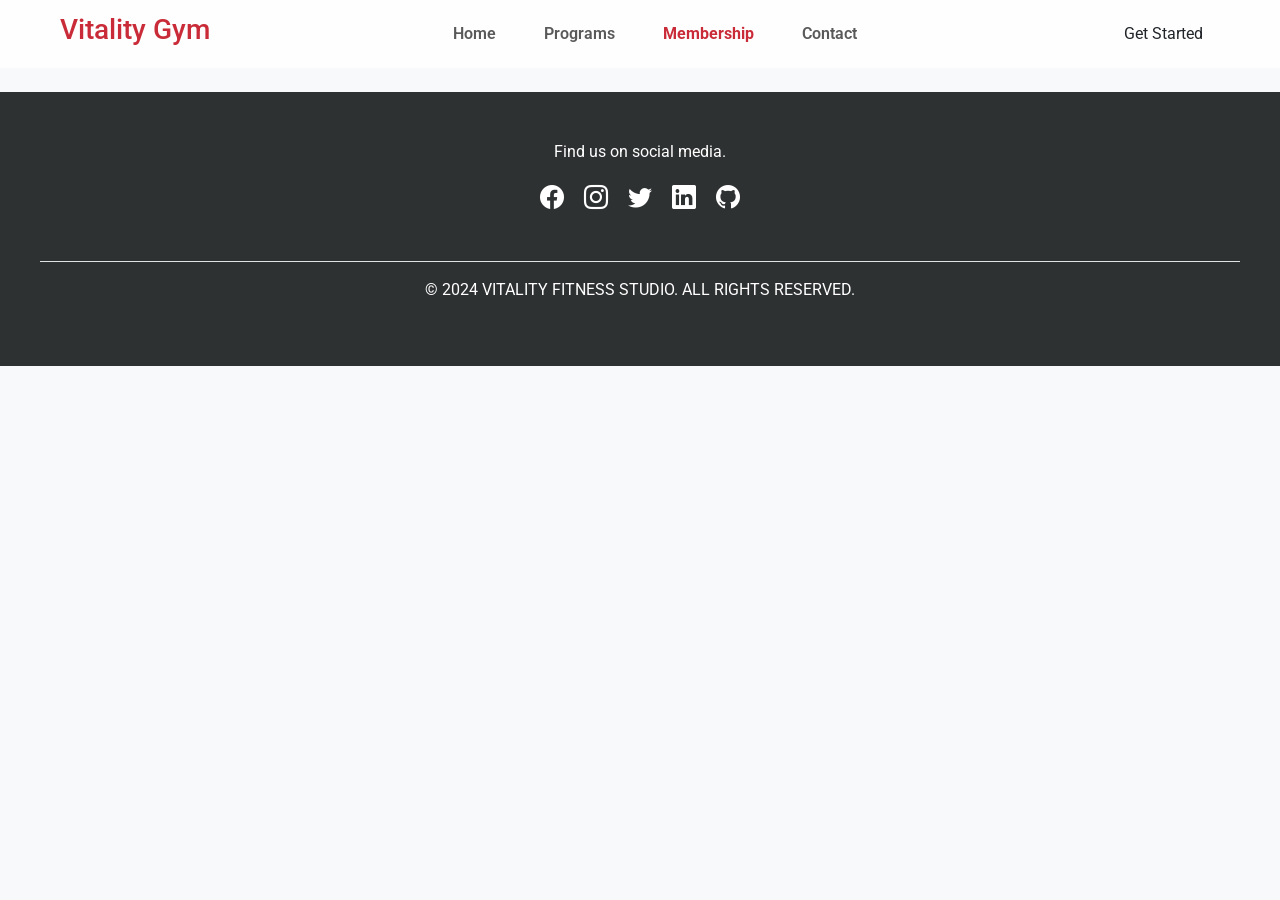
==== Bootstrap Final Project/membership.html @ b982fcfb "Add membership and programs pages with navigation and footer; include images for UI enhancement in B" ====
<!DOCTYPE html>
<html lang="en">

<head>
    <meta charset="UTF-8">
    <meta name="viewport" content="width=device-width, initial-scale=1.0">
    <title>Vitality Gym</title>
    <link href="https://cdn.jsdelivr.net/npm/bootstrap@5.3.8/dist/css/bootstrap.min.css" rel="stylesheet"
        integrity="sha384-sRIl4kxILFvY47J16cr9ZwB07vP4J8+LH7qKQnuqkuIAvNWLzeN8tE5YBujZqJLB" crossorigin="anonymous">
    <link href="https://fonts.googleapis.com/icon?family=Material+Icons" rel="stylesheet">
    <link rel="preconnect" href="https://fonts.googleapis.com">
    <link rel="preconnect" href="https://fonts.gstatic.com" crossorigin>
    <link href="https://fonts.googleapis.com/css2?family=Roboto:wght@100..900&display=swap" rel="stylesheet">
    <link rel="stylesheet" href="https://cdn.jsdelivr.net/npm/bootstrap-icons@1.3.0/font/bootstrap-icons.css">
    <link rel="stylesheet" href="./CSS/style.css">
</head>

<body>

    <nav class="navbar navbar-expand-lg sticky-top px-5">
        <div class="container-fluid">
            <a class="navbar-brand Gym-name" href="./home.html">
                <h3>Vitality Gym</h3>
            </a>
            <button class="navbar-toggler" type="button" data-bs-toggle="collapse" data-bs-target="#navbarText"
                aria-controls="navbarText" aria-expanded="false" aria-label="Toggle navigation">
                <span class="navbar-toggler-icon"></span>
            </button>
            <div class="collapse navbar-collapse w-100" id="navbarText">
                <ul class="section navbar-nav mx-auto mb-2 mb-lg-0 text-secondary">
                    <li class="nav-item mx-3">
                        <a class="nav-link" aria-current="page" href="./home.html">Home</a>
                    </li>
                    <li class="nav-item mx-3">
                        <a class="nav-link" href="./programs.html">Programs</a>
                    </li>
                    <li class="nav-item mx-3">
                        <a class="nav-link active " href="./membership.html">Membership</a>
                    </li>
                    <li class="nav-item mx-3">
                        <a class="nav-link" href="./contact.html">Contact</a>
                    </li>
                </ul>
                <a class="ms-4" href="./contact.html">
                    <button class="btn px-3">
                        Get Started
                    </button>
                </a>
            </div>
        </div>
    </nav>


    <footer class=" text-white text-center py-5 mt-4">
        <p class="">Find us on social media.</p>

        <a class="icon-link text-white"><i class="bi bi-facebook fs-4 mx-2"></i></a>
        <a class="icon-link text-white"><i class="bi bi-instagram fs-4 mx-2"></i></a>
        <a class="icon-link text-white"><i class="bi bi-twitter fs-4 mx-2"></i></a>
        <a class="icon-link text-white"><i class="bi bi-linkedin fs-4 mx-2"></i></a>
        <a class="icon-link text-white"><i class="bi bi-github fs-4 mx-2"></i></a>

        <div class="footerBottom mt-5 mx-auto pt-3">
            <p>© 2024 VITALITY FITNESS STUDIO. ALL RIGHTS RESERVED.</p>
        </div>
    </footer>

    <script src="https://cdn.jsdelivr.net/npm/bootstrap@5.3.8/dist/js/bootstrap.bundle.min.js"
        integrity="sha384-FKyoEForCGlyvwx9Hj09JcYn3nv7wiPVlz7YYwJrWVcXK/BmnVDxM+D2scQbITxI"
        crossorigin="anonymous"></script>
</body>

</html>
---- Bootstrap Final Project/CSS/style.css ----
*,
*::after,
*::before {
  box-sizing: border-box;
  margin: 0;
  padding: 0;
}

:root {
  --color-primary: #e63946;
  --color-primary-dark: #c92c38;
  --color-secondary: #1d3557;
  --third-color: #e95d33;
  --color-bg: #f8f9fa;
  --color-surface: #ffffff;
  --color-text: #111827;
  --color-text-light: #6c757d;
  --color-border: #e1e3e4;

  --font-main: "Roboto", sans-serif;

  --radius-sm: 4px;
  --radius-md: 8px;
  --radius-lg: 16px;

  --shadow-card: 0 4px 20px rgba(0, 0, 0, 0.13);
  --shadow-hover: 0 8px 30px rgba(0, 0, 0, 0.08);

  --transition-text-color: color 0.3s, ease;
  --transition-bg-color:
    color 0.3s ease, background-color 0.3s ease, border-color 0.3s ease;
  --transition-transform: transform 0.3s ease;
  --transition-shadow: box-shadow 0.3s ease;
  --transition-shadow-bgc: box-shadow 0.3s ease, background-color 0.3s ease;
  --transition-base:
    color 0.3s ease, background-color 0.3s ease, border-color 0.3s ease,
    box-shadow 0.3s ease, transform 0.3s ease;
}

nav {
  background-color: rgba(255, 255, 255, 0.902);
}


body {
  font-family: var(--font-main);
  background-color: var(--color-bg);
}

.normalButton {
  font-weight: 500 !important;
  --bs-btn-color: #ffffff !important;
  background-color: var(--third-color) !important;
  border-color: var(--third-color) !important;
  box-shadow: 0 3px 5px rgba(0, 0, 0, 0.125) !important;
}


.normalButton:hover {
  color: #ffffff !important;
  background-color: rgba(255, 86, 34, 0.902) !important;
  border-color: rgb(255 87 34 / 0.9) !important;
}

.normalButton:active {
  color: #ffffff !important;
  background-color: rgba(255, 86, 34, 0.9) !important;
  border-color: rgb(255 87 34 / 0.9) !important;
}

.nav-item a {
  font-weight: 600;
  transition: var(--transition-base);
  -webkit-transition: var(--transition-base);
  -moz-transition: var(--transition-base);
  -ms-transition: var(--transition-base);
  -o-transition: var(--transition-base);
}

.nav-item a:hover {
  color: var(--color-primary);
}

.nav-item a:active {
  transform: scale(0.80);
  -webkit-transform: scale(0.80);
  -moz-transform: scale(0.80);
  -ms-transform: scale(0.80);
  -o-transform: scale(0.80);
}

.section .nav-item .active {
  color: var(--color-primary-dark);
  font-weight: 700;
}

.Gym-name {
  color: var(--color-primary-dark);
  font-weight: 900;
  transition: var(--transition-base);
  -webkit-transition: var(--transition-base);
  -moz-transition: var(--transition-base);
  -ms-transition: var(--transition-base);
  -o-transition: var(--transition-base);
}

.Gym-name:hover {
  color: var(--color-primary);
}

.Gym-name:active {
  transform: scale(0.95);
}


footer {
  background-color: rgb(46 49 50 / 1);
}

.footerBottom{
  max-width: 1200px;
  border-top: 1px solid var(--color-border);
}
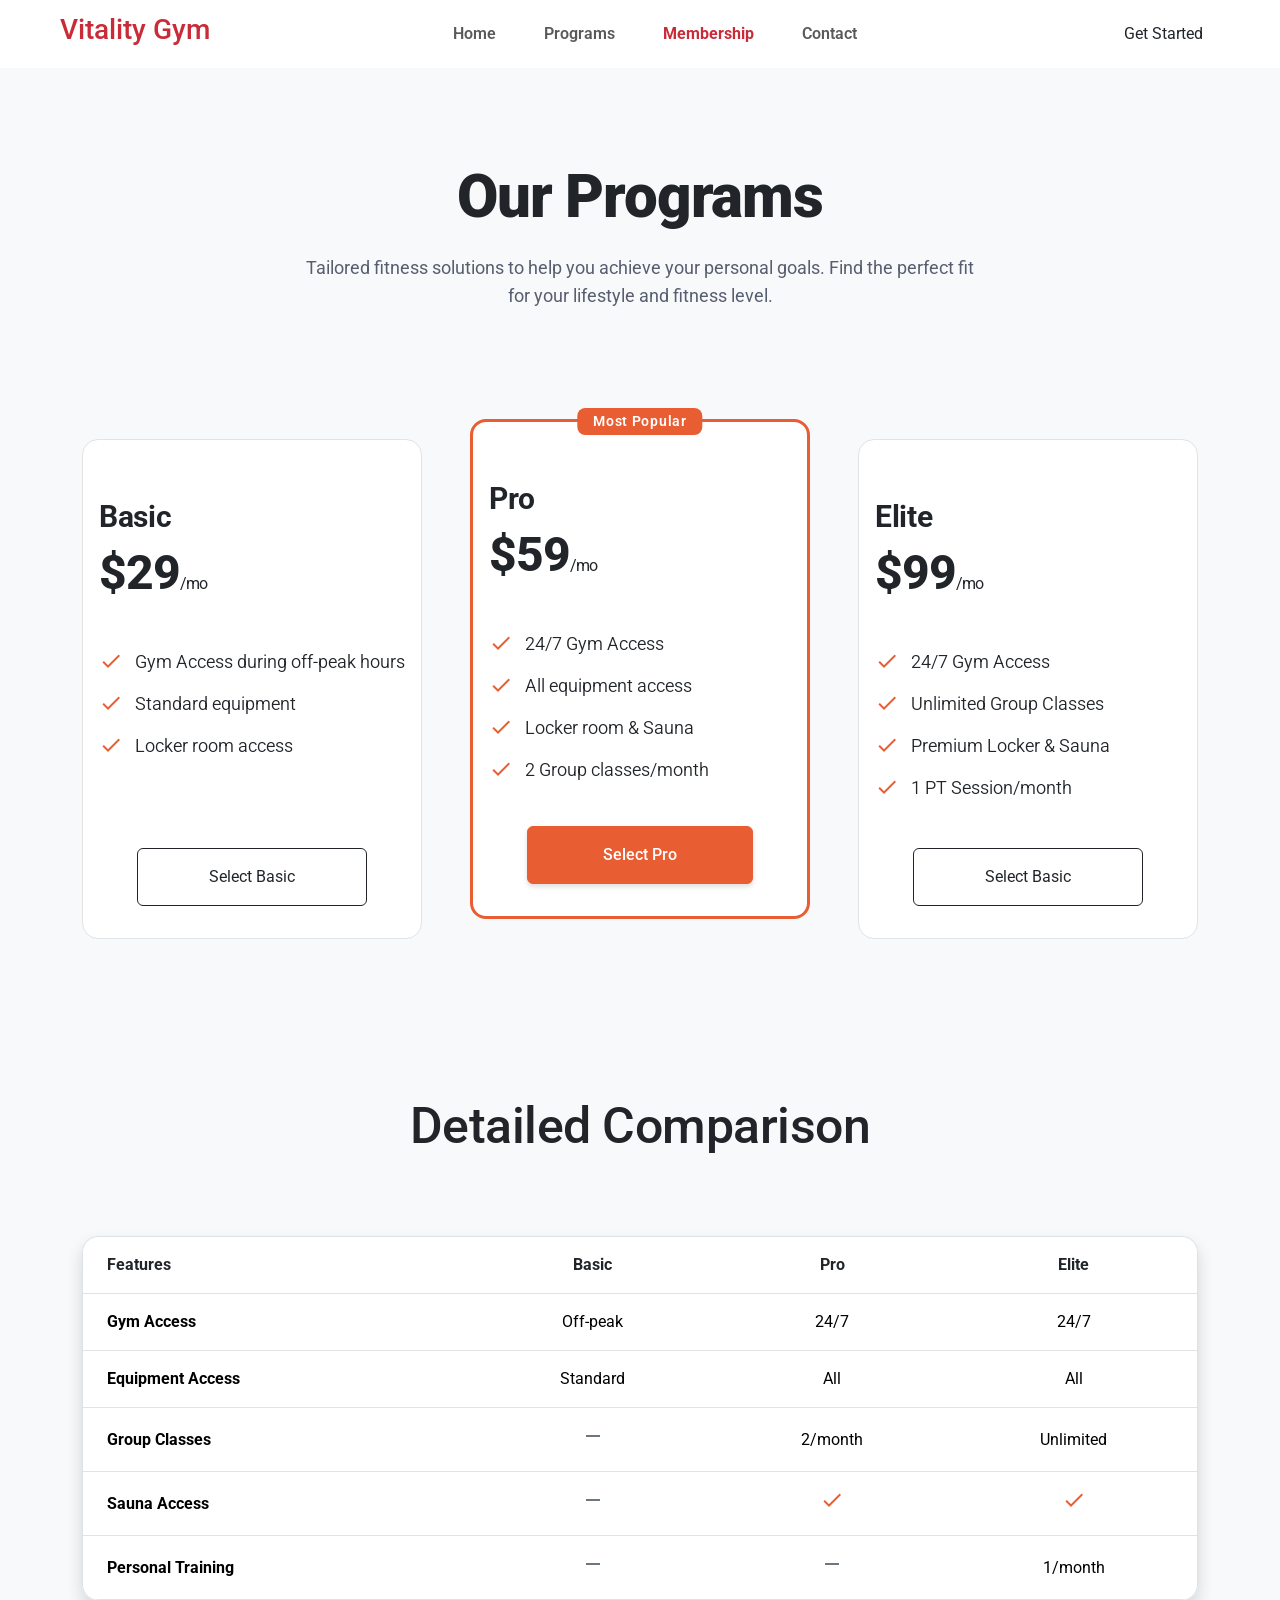
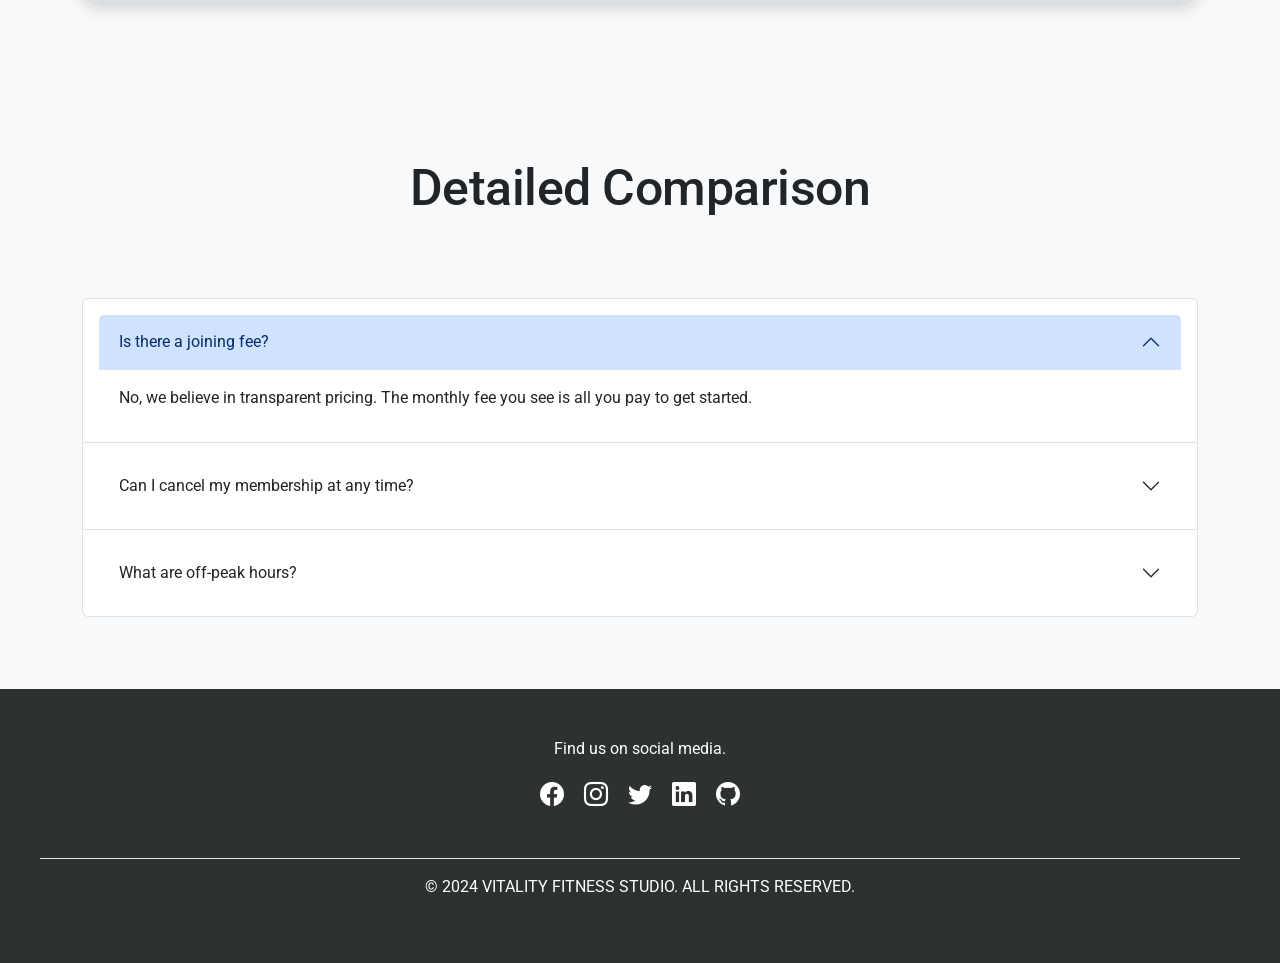
==== commit 8105ad92: "Add membership section with pricing cards and detailed comparison to membership page" ====
--- a/Bootstrap Final Project/membership.html
+++ b/Bootstrap Final Project/membership.html
@@ -13,6 +13,7 @@
     <link href="https://fonts.googleapis.com/css2?family=Roboto:wght@100..900&display=swap" rel="stylesheet">
     <link rel="stylesheet" href="https://cdn.jsdelivr.net/npm/bootstrap-icons@1.3.0/font/bootstrap-icons.css">
     <link rel="stylesheet" href="./CSS/style.css">
+    <link rel="stylesheet" href="./CSS/membership.css">
 </head>
 
 <body>
@@ -50,6 +51,224 @@
         </div>
     </nav>
 
+    <main>
+
+        <!--Intro Section -->
+
+        <section class="hero text-center container mx-auto ">
+            <h1 class="mb-4">Our Programs</h1>
+            <p class="mx-auto">Tailored fitness solutions to help you achieve your personal goals. Find the
+                perfect fit for your
+                lifestyle and fitness
+                level.</p>
+        </section>
+
+        <!-- Pricing Cards -->
+
+
+        <section class="w-100 py-5">
+            <div class="container">
+                <div class=" row row-cols-1 row-cols-lg-3 g-5">
+
+                    <div class="col">
+                        <div class="group position-relative d-flex flex-column bg-body px-3 py-4 overflow-hidden">
+                            <h3>Basic</h3>
+                            <div class="price">$29<span>/mo</span>
+                            </div>
+                            <ul class="list-unstyled flex-grow-1 mt-4">
+                                <li class="d-flex align-items-center gap-2">
+                                    <span class="check material-icons me-1 fs-4 flex-shrink-0">check</span>
+                                    Gym Access during off-peak hours
+                                </li>
+                                <li class="d-flex align-items-center gap-2">
+                                    <span class="check material-icons me-1 fs-4 flex-shrink-0">check</span>
+                                    Standard equipment
+                                </li>
+                                <li class="d-flex align-items-center gap-2">
+                                    <span class="check material-icons me-1 fs-4 flex-shrink-0">check</span>
+                                    Locker room access
+                                </li>
+                            </ul>
+                            <button type="button" class="btn btn-outline-dark mx-auto w-75 py-3 my-2">Select
+                                Basic</button>
+                        </div>
+                    </div>
+
+                    <div class="col">
+                        <div id="middle" class="group position-relative d-flex flex-column bg-body px-3 py-4">
+                            <div class="position-absolute">Most Popular</div>
+                            <h3>Pro</h3>
+                            <div class="price">$59<span>/mo</span>
+                            </div>
+                            <ul class="list-unstyled flex-grow-1 mt-4">
+                                <li class="d-flex align-items-center gap-2">
+                                    <span class="check material-icons me-1 fs-4 flex-shrink-0">check</span>
+                                    24/7 Gym Access
+                                </li>
+                                <li class="d-flex align-items-center gap-2">
+                                    <span class="check material-icons me-1 fs-4 flex-shrink-0">check</span>
+                                    All equipment access
+                                </li>
+                                <li class="d-flex align-items-center gap-2">
+                                    <span class="check material-icons me-1 fs-4 flex-shrink-0">check</span>
+                                    Locker room & Sauna
+                                </li>
+                                <li class="d-flex align-items-center gap-2">
+                                    <span class="check material-icons me-1 fs-4 flex-shrink-0">check</span>
+                                    2 Group classes/month
+                                </li>
+                            </ul>
+                            <button type="button"
+                                class="normalButton btn btn-outline-dark mx-auto w-75 py-3 my-2">Select Pro</button>
+                        </div>
+                    </div>
+
+                    <div class="col">
+                        <div class="group position-relative d-flex flex-column bg-body px-3 py-4 overflow-hidden">
+                            <h3>Elite</h3>
+                            <div class="price">$99<span>/mo</span>
+                            </div>
+                            <ul class="list-unstyled flex-grow-1 mt-4">
+                                <li class="d-flex align-items-center gap-2">
+                                    <span class="check material-icons me-1 fs-4 flex-shrink-0">check</span>
+                                    24/7 Gym Access
+                                </li>
+                                <li class="d-flex align-items-center gap-2">
+                                    <span class="check material-icons me-1 fs-4 flex-shrink-0">check</span>
+                                    Unlimited Group Classes
+                                </li>
+                                <li class="d-flex align-items-center gap-2">
+                                    <span class="check material-icons me-1 fs-4 flex-shrink-0">check</span>
+                                    Premium Locker & Sauna
+                                </li>
+                                <li class="d-flex align-items-center gap-2">
+                                    <span class="check material-icons me-1 fs-4 flex-shrink-0">check</span>
+                                    1 PT Session/month
+                                </li>
+                            </ul>
+                            <button type="button" class="btn btn-outline-dark mx-auto w-75 py-3 my-2">Select
+                                Basic</button>
+                        </div>
+                    </div>
+
+                </div>
+            </div>
+        </section>
+
+        <!-- Detailed Comparison -->
+        <section class="w-100 py-5 d-none d-md-block container">
+            <h2 class=" detailed text-center mb-5 py-4">Detailed Comparison</h2>
+            <div class="table-responsive rounded-4 shadow overflow-hidden border">
+                <table class="table mb-0 align-middle text-center">
+
+                    <thead>
+                        <tr class="dif-color">
+                            <th class="text-start">Features</th>
+                            <th>Basic</th>
+                            <th class="pro">Pro</th>
+                            <th>Elite</th>
+                        </tr>
+                    </thead>
+
+                    <tbody>
+                        <tr>
+                            <th class="text-start" scope="row">Gym Access</th>
+                            <td>Off-peak</td>
+                            <td>24/7</td>
+                            <td>24/7</td>
+                        </tr>
+
+                        <tr>
+                            <th class="text-start" scope="row">Equipment Access</th>
+                            <td>Standard</td>
+                            <td>All</td>
+                            <td>All</td>
+                        </tr>
+
+                        <tr>
+                            <th class="text-start" scope="row">Group Classes</th>
+                            <td><span class="material-icons text-secondary">remove</span></td>
+                            <td>2/month</td>
+                            <td>Unlimited</td>
+                        </tr>
+
+                        <tr>
+                            <th class="text-start" scope="row">Sauna Access</th>
+                            <td><span class="material-icons text-secondary">remove</span></td>
+                            <td><span class="check material-icons ">check</span></td>
+                            <td><span class="check material-icons ">check</span></td>
+                        </tr>
+
+                        <tr>
+                            <th class="text-start" scope="row">Personal Training</th>
+                            <td><span class="material-icons text-secondary">remove</span></td>
+                            <td><span class="material-icons text-secondary">remove</span></td>
+                            <td>1/month</td>
+                        </tr>
+
+                    </tbody>
+
+                </table>
+            </div>
+        </section>
+
+
+        <!-- FAQ -->
+        <section class="w-100 py-5 container">
+            <h2 class=" detailed text-center mb-5 py-4">Detailed Comparison</h2>
+
+            <div class="accordion" id="accordionPanelsStayOpenExample">
+                <div class="accordion-item p-3">
+                    <h2 class="accordion-header">
+                        <button class="accordion-button" type="button" data-bs-toggle="collapse"
+                            data-bs-target="#panelsStayOpen-collapseOne" aria-expanded="true"
+                            aria-controls="panelsStayOpen-collapseOne">
+                            Is there a joining fee?
+                        </button>
+                    </h2>
+                    <div id="panelsStayOpen-collapseOne" class="accordion-collapse collapse show">
+                        <div class="accordion-body">
+                            No, we believe in transparent pricing. The monthly fee you see is all you pay to get
+                            started.
+                        </div>
+                    </div>
+                </div>
+                <div class="accordion-item p-3">
+                    <h2 class="accordion-header">
+                        <button class="accordion-button collapsed" type="button" data-bs-toggle="collapse"
+                            data-bs-target="#panelsStayOpen-collapseTwo" aria-expanded="false"
+                            aria-controls="panelsStayOpen-collapseTwo">
+                            Can I cancel my membership at any time?
+                        </button>
+                    </h2>
+                    <div id="panelsStayOpen-collapseTwo" class="accordion-collapse collapse">
+                        <div class="accordion-body">
+                            Yes, our memberships are month-to-month. You can cancel with a 30-day notice.
+                        </div>
+                    </div>
+                </div>
+                <div class="accordion-item p-3">
+                    <h2 class="accordion-header">
+                        <button class="accordion-button collapsed" type="button" data-bs-toggle="collapse"
+                            data-bs-target="#panelsStayOpen-collapseThree" aria-expanded="false"
+                            aria-controls="panelsStayOpen-collapseThree">
+                            What are off-peak hours?
+                        </button>
+                    </h2>
+                    <div id="panelsStayOpen-collapseThree" class="accordion-collapse collapse">
+                        <div class="accordion-body">
+                            Off-peak hours for the Basic plan are Monday to Friday from 10:00 AM to 4:00 PM, and
+                            weekends from 12:00 PM to close.
+                        </div>
+                    </div>
+                </div>
+            </div>
+        </section>
+
+
+    </main>
+
+
 
     <footer class=" text-white text-center py-5 mt-4">
         <p class="">Find us on social media.</p>
--- a/Bootstrap Final Project/CSS/style.css
+++ b/Bootstrap Final Project/CSS/style.css
@@ -14,7 +14,7 @@
   --color-bg: #f8f9fa;
   --color-surface: #ffffff;
   --color-text: #111827;
-  --color-text-light: #6c757d;
+  --color-text-light: #6c757d85;
   --color-border: #e1e3e4;
 
   --font-main: "Roboto", sans-serif;
@@ -117,7 +117,7 @@
   background-color: rgb(46 49 50 / 1);
 }
 
-.footerBottom{
+.footerBottom {
   max-width: 1200px;
   border-top: 1px solid var(--color-border);
 }
--- a/Bootstrap Final Project/CSS/membership.css
+++ b/Bootstrap Final Project/CSS/membership.css
@@ -0,0 +1,180 @@
+/* Intro Section */
+
+.hero {
+    margin: 6rem auto 80px auto;
+    padding: 0 24px;
+}
+
+.hero h1 {
+    font-size: 60px;
+    line-height: 1.1;
+    letter-spacing: -0.02em;
+    margin-bottom: 1.5rem;
+    font-weight: 900;
+}
+
+.hero p {
+    font-size: 18px;
+    color: rgb(87 94 112);
+    font-weight: 400;
+    line-height: 1.6;
+    max-width: 42rem;
+}
+
+/* Pricing Cards */
+
+.group {
+    height: 500px;
+    border-radius: var(--radius-lg);
+    -webkit-border-radius: var(--radius-lg);
+    -moz-border-radius: var(--radius-lg);
+    -ms-border-radius: var(--radius-lg);
+    -o-border-radius: var(--radius-lg);
+    border: 1px solid var(--color-border);
+    transition: var(--transition-shadow);
+    -webkit-transition: var(--transition-shadow);
+    -moz-transition: var(--transition-shadow);
+    -ms-transition: var(--transition-shadow);
+    -o-transition: var(--transition-shadow);
+}
+
+#middle {
+    border: 3px solid var(--third-color);
+}
+
+.position-absolute {
+    top: -0.9rem;
+    left: 50%;
+    transform: translateX(-50%);
+    font-size: 14px;
+    line-height: 1.4;
+    letter-spacing: 0.05em;
+    font-weight: 600;
+    padding: 0.25rem 1rem;
+    background-color: var(--third-color);
+    color: white;
+    border-radius: var(--radius-md);
+    -webkit-border-radius: var(--radius-md);
+    -moz-border-radius: var(--radius-md);
+    -ms-border-radius: var(--radius-md);
+    -o-border-radius: var(--radius-md);
+}
+
+.group:hover {
+    box-shadow: var(--shadow-card);
+}
+
+.group h3 {
+    font-size: 30px;
+    line-height: 1.5;
+    letter-spacing: -0.01em;
+    font-weight: 700;
+    margin: 30px 0 0.5rem;
+}
+
+.group .price {
+    font-size: 48px;
+    line-height: 1.1;
+    letter-spacing: -0.02em;
+    font-weight: 800;
+    margin-bottom: 1.5rem;
+}
+
+.group .price span {
+    font-size: 16px;
+    line-height: 1.5;
+    font-weight: 400;
+}
+
+.group ul li {
+    font-size: 18px;
+    line-height: 1.5;
+    font-weight: 350;
+    margin-bottom: 15px;
+}
+
+.check {
+    color: var(--third-color);
+}
+
+@media screen and (width >=768px) {
+    #middle {
+        transform: translateY(-20px);
+        -webkit-transform: translateY(-20px);
+        -moz-transform: translateY(-20px);
+        -ms-transform: translateY(-20px);
+        -o-transform: translateY(-20px);
+    }
+}
+
+
+/* Detailed Comparison */
+
+table {
+    min-width: 600px;
+    border-radius: var(--radius-lg);
+    overflow: hidden;
+    box-shadow: var(--shadow-card);
+}
+
+td,
+th {
+    padding: 1rem 1.5rem !important;
+}
+
+.detailed {
+    font-size: 50px;
+    line-height: 1.5;
+    letter-spacing: -0.01em;
+    font-weight: 500;
+    margin: 30px 0 0.5rem;
+}
+.table  thead th {
+    background: var(--color-surface) !important;
+    font-weight: 700 !important;
+}
+
+.table-responsive {
+    border-radius: var(--radius-lg);
+    box-shadow: var(--shadow-card);
+    border: 1px solid var(--color-border);
+    background: var(--color-surface-lowest);
+}
+
+.table thead th {
+    background-color: var(--color-surface) !important;
+    color: var(--color-on-surface);
+    font-weight: 600;
+    padding: 1rem 1.5rem;
+}
+
+.table tbody th,
+.table tbody td {
+    padding: 1rem 1.5rem;
+    vertical-align: middle;
+}
+
+.table tbody tr:not(:last-child) {
+    border-bottom: 1px solid var(--color-border);
+}
+
+.table .text-danger {
+    color: var(--third-color) !important;
+}
+.pro{
+    color: var(--third-color);
+}
+
+.dif-color{
+    background-color: var(--color-bg) !important;
+}
+
+
+/* FAQ */
+
+.accordion-header{
+    font-size: 14px !important;
+    line-height: 1.4 !important;
+    letter-spacing: 0.05em !important;
+    font-weight: 600 !important;
+}
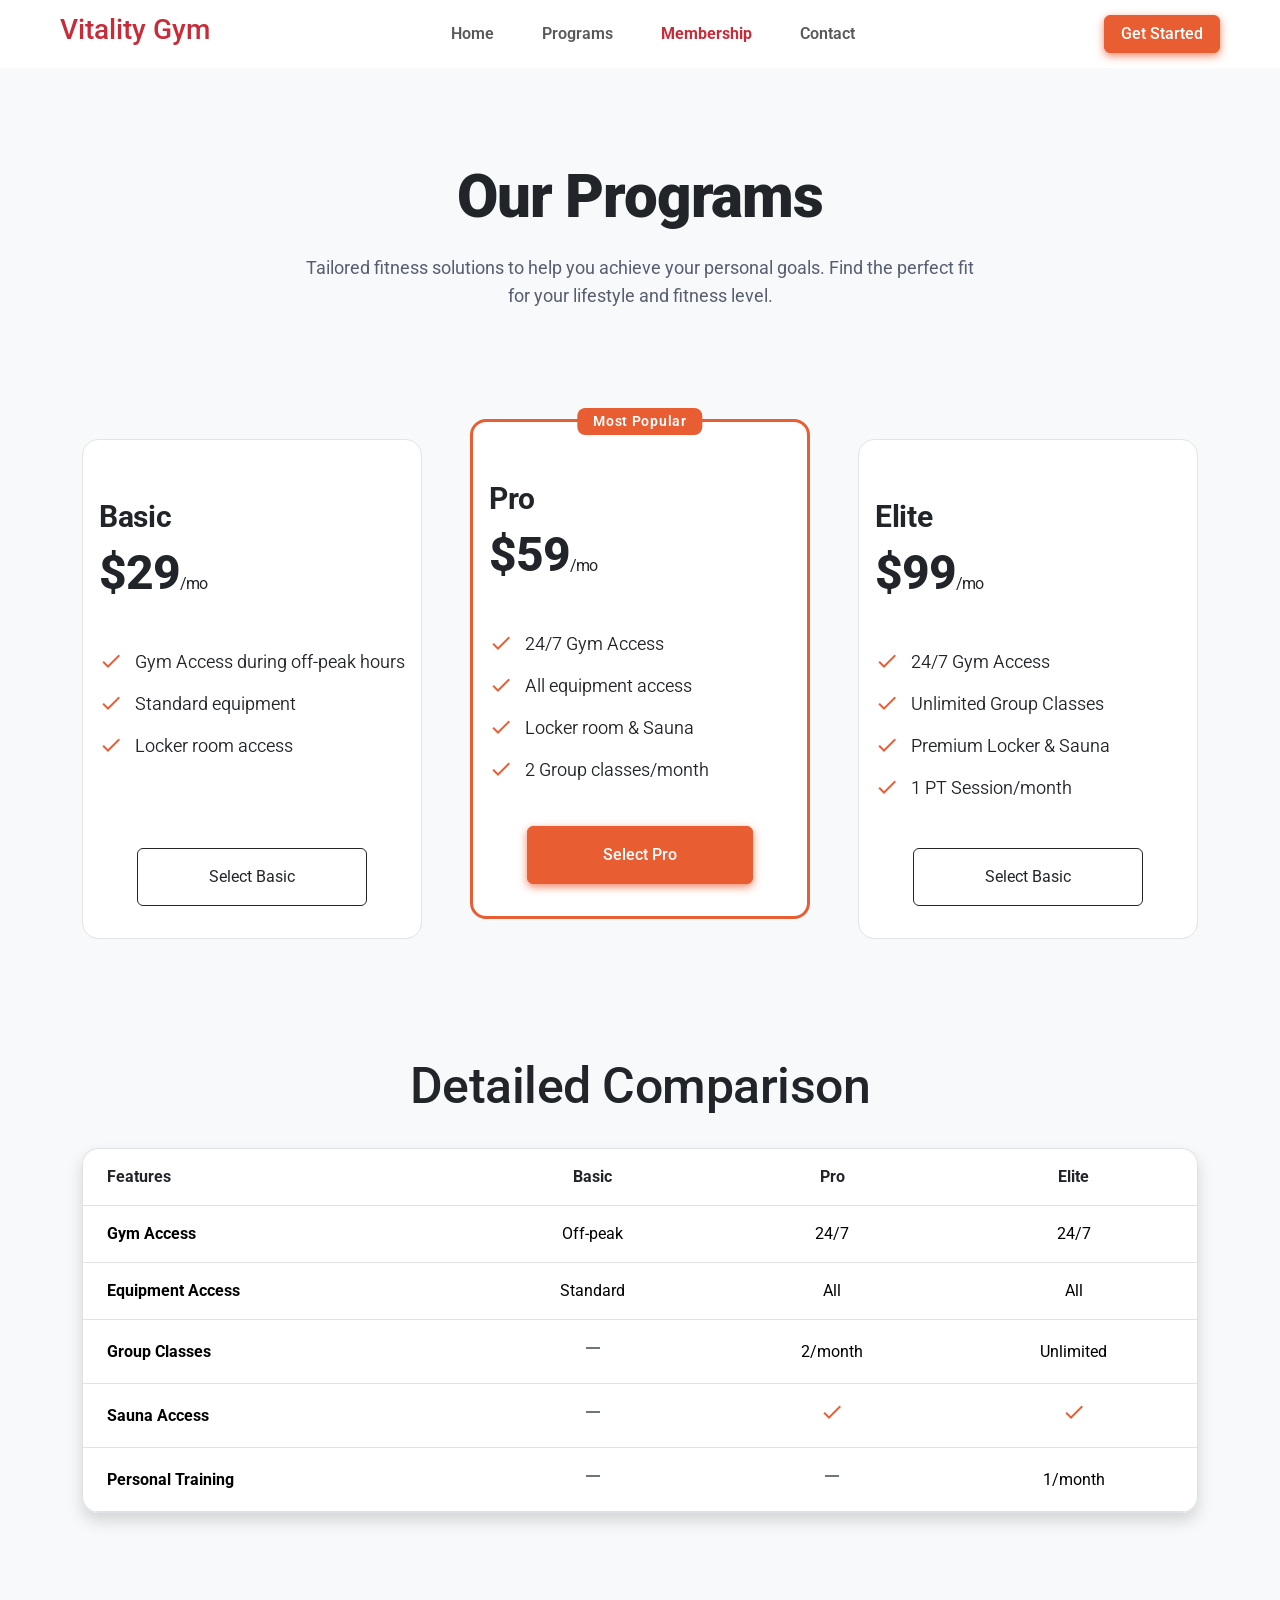
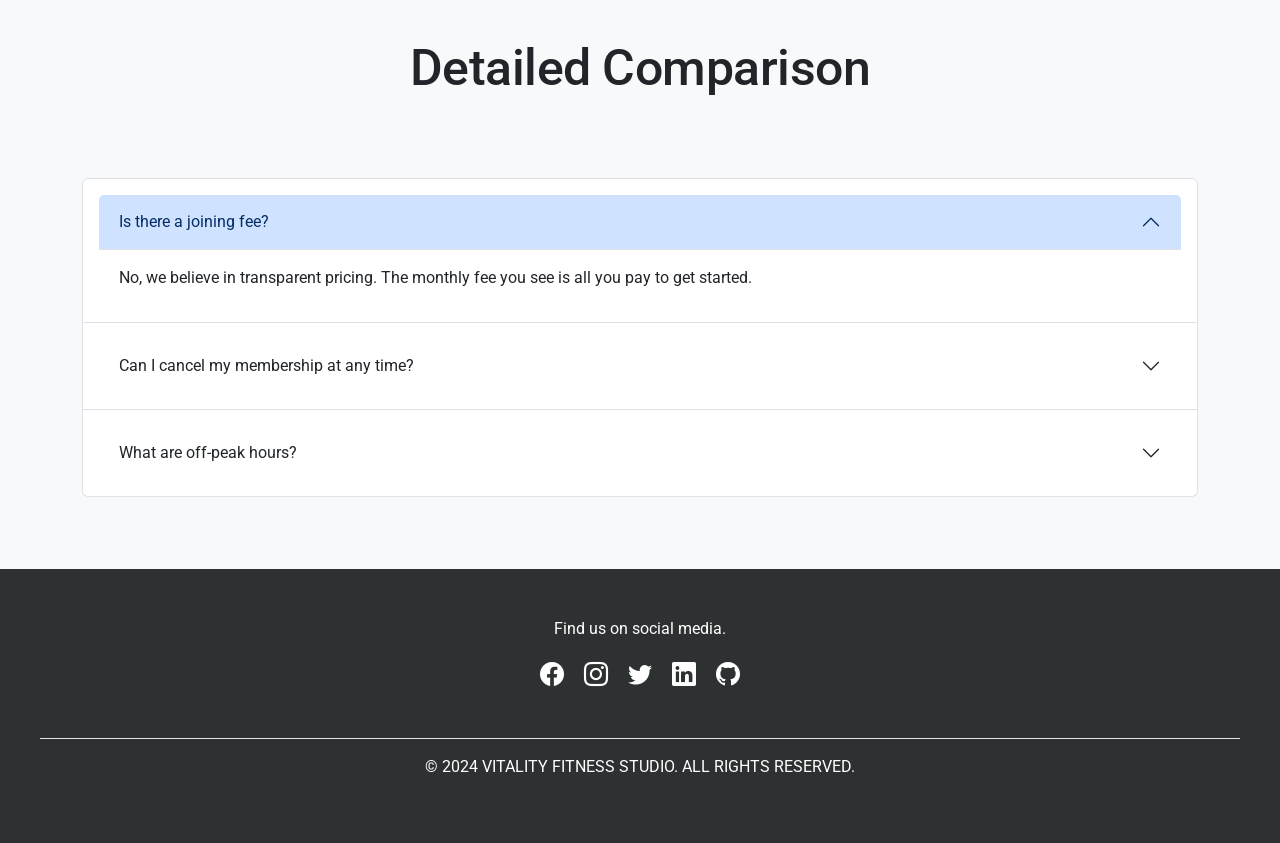
==== commit 741ff166: "Add contact page with form, contact information, and styling; update membership and programs pages f" ====
--- a/Bootstrap Final Project/membership.html
+++ b/Bootstrap Final Project/membership.html
@@ -43,7 +43,7 @@
                     </li>
                 </ul>
                 <a class="ms-4" href="./contact.html">
-                    <button class="btn px-3">
+                    <button class="normalButton btn px-3">
                         Get Started
                     </button>
                 </a>
@@ -156,8 +156,8 @@
         </section>
 
         <!-- Detailed Comparison -->
-        <section class="w-100 py-5 d-none d-md-block container">
-            <h2 class=" detailed text-center mb-5 py-4">Detailed Comparison</h2>
+        <section class="w-100 py-3 d-none d-md-block container">
+            <h2 class=" detailed text-center py-3">Detailed Comparison</h2>
             <div class="table-responsive rounded-4 shadow overflow-hidden border">
                 <table class="table mb-0 align-middle text-center">
 
--- a/Bootstrap Final Project/CSS/style.css
+++ b/Bootstrap Final Project/CSS/style.css
@@ -10,7 +10,7 @@
   --color-primary: #e63946;
   --color-primary-dark: #c92c38;
   --color-secondary: #1d3557;
-  --third-color: #e95d33;
+  --third-color: rgb(233, 93, 51);
   --color-bg: #f8f9fa;
   --color-surface: #ffffff;
   --color-text: #111827;
@@ -52,7 +52,12 @@
   --bs-btn-color: #ffffff !important;
   background-color: var(--third-color) !important;
   border-color: var(--third-color) !important;
-  box-shadow: 0 3px 5px rgba(0, 0, 0, 0.125) !important;
+  box-shadow: 0 3px 8px rgba(233, 94, 51, 0.74) !important;
+  transition: var(--transition-transform);
+  -moz-transition: var(--transition-transform);
+  -ms-transition: var(--transition-transform);
+  -o-transition: var(--transition-transform);
+  -webkit-transition: var(--transition-transform);
 }
 
 
@@ -60,12 +65,22 @@
   color: #ffffff !important;
   background-color: rgba(255, 86, 34, 0.902) !important;
   border-color: rgb(255 87 34 / 0.9) !important;
+  transform: translateY(-3px);
+  -webkit-transform: translateY(-3px);
+  -moz-transform: translateY(-3px);
+  -ms-transform: translateY(-3px);
+  -o-transform: translateY(-3px);
 }
 
 .normalButton:active {
   color: #ffffff !important;
   background-color: rgba(255, 86, 34, 0.9) !important;
   border-color: rgb(255 87 34 / 0.9) !important;
+  transform: scale(0.80);
+  -webkit-transform: scale(0.95);
+  -moz-transform: scale(0.80);
+  -ms-transform: scale(0.80);
+  -o-transform: scale(0.80);
 }
 
 .nav-item a {
@@ -82,11 +97,11 @@
 }
 
 .nav-item a:active {
-  transform: scale(0.80);
-  -webkit-transform: scale(0.80);
-  -moz-transform: scale(0.80);
-  -ms-transform: scale(0.80);
-  -o-transform: scale(0.80);
+  transform: scale(0.95);
+  -webkit-transform: scale(0.95);
+  -moz-transform: scale(0.95);
+  -ms-transform: scale(0.95);
+  -o-transform: scale(0.95);
 }
 
 .section .nav-item .active {
